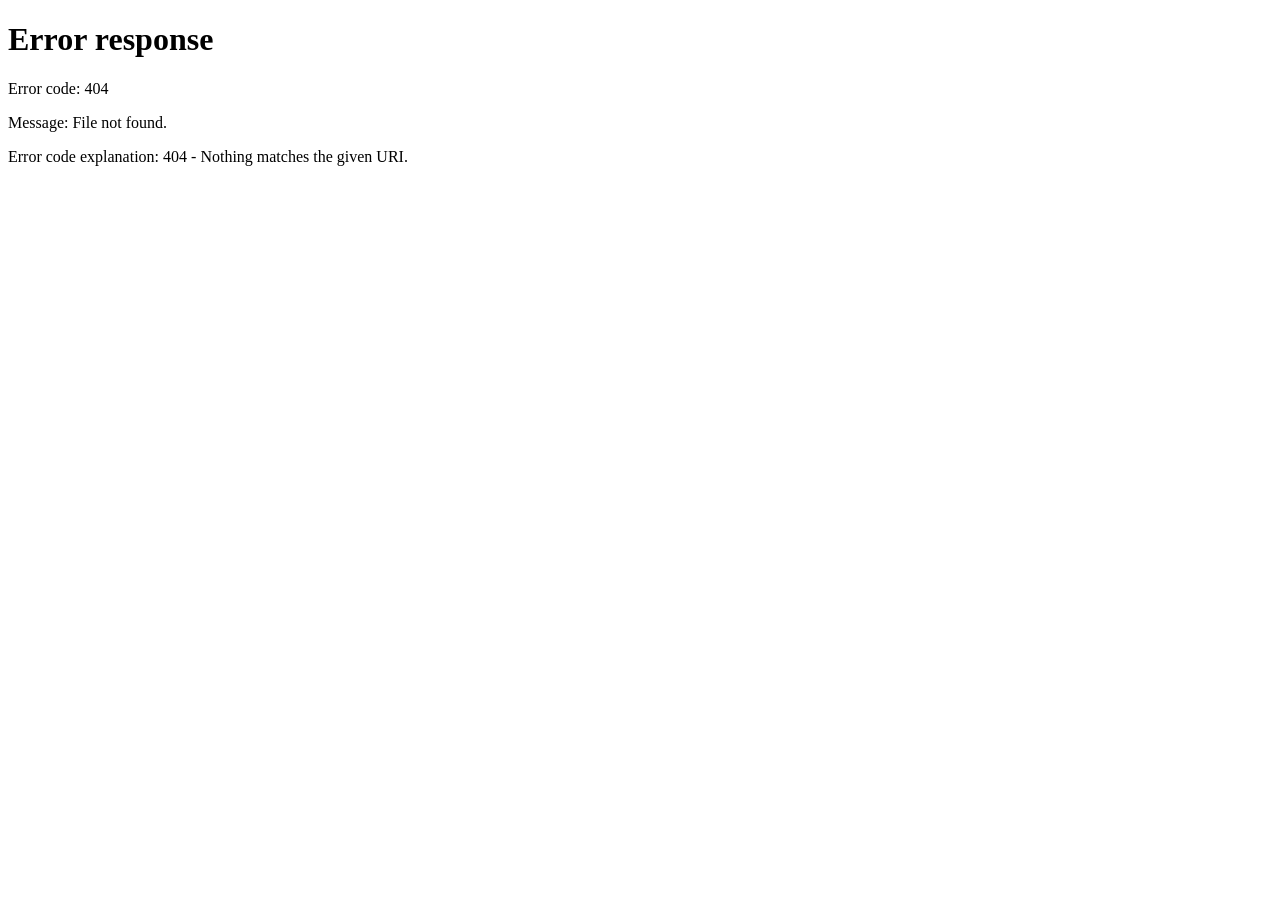
==== runner-reading.html @ 349791cc "Create runner-reading.html" ====
<!DOCTYPE html>
<html lang="vi">
<head>
  <meta charset="UTF-8">
  <title>IELTS Reading Examination</title>
  <link rel="stylesheet" href="css/base.css">
  <link rel="stylesheet" href="css/components.css">
  <link rel="stylesheet" href="css/reading.css">
</head>
<body>

<div class="user-info-box">
  <div class="user-info-field">
    <label for="studentNameInput">👤 Họ và Tên:</label>
    <input type="text" id="studentNameInput" placeholder="Đang đồng bộ họ tên...">
  </div>
  <div class="user-info-field">
    <label for="studentEmailInput">✉️ Email Google:</label>
    <input type="email" id="studentEmailInput" placeholder="Đang đồng bộ Email...">
  </div>
</div>

<div class="header-bar">
  <h1 id="testTitleHeader">IELTS Reading Test</h1>
  <div class="header-nav"><a href="index.html" class="nav-link">🏠 Trang chủ</a></div>
  <div class="header-controls">
    <button class="btn-header" onclick="changeFontSize(-1)">A-</button>
    <button class="btn-header" onclick="changeFontSize(1)">A+</button>
    <button class="btn-header" id="btnThemeToggle" onclick="toggleTheme()">🌙 Tối/Sáng</button>
  </div>
  <div class="timer-container">
    <span>⏱️ Thời gian:</span>
    <span class="timer-display" id="timerDisplay">00:00</span>
    <button class="btn-timer" onclick="startTimer()">▶️ Bắt đầu</button>
    <button class="btn-timer" onclick="pauseTimer()">⏸️ Tạm dừng</button>
  </div>
  <div class="score-badge" id="scoreBadge">Điểm số: <span id="scoreText">0/13</span></div>
</div>

<div class="container" id="mainContainer">
  <!-- Nội dung bài đọc sẽ tự động nạp vào đây -->
  <div class="passage-box" id="passageBox">
    <div style="text-align:center; padding: 40px; color: var(--text-muted);">⏳ Đang tải nội dung bài đọc...</div>
  </div>
  <div class="resizer" id="dragResizer"></div>
  <!-- Nội dung câu hỏi sẽ tự động nạp vào đây -->
  <div class="question-box" id="questionBox">
    <div style="text-align:center; padding: 40px; color: var(--text-muted);">⏳ Đang tải câu hỏi...</div>
  </div>
</div>

<script type="module">
  import { stateManager } from './js/state.js';
  
  // Tự động load đề thi dựa theo query string ?test=tên_đề
  const params = new URLSearchParams(window.location.search);
  const testId = params.get('test');

  if (!testId) {
    alert("⚠️ Không tìm thấy mã đề thi! Đang quay lại trang chủ.");
    window.location.href = 'index.html';
  } else {
    try {
      const res = await fetch(`data/tests/${testId}.json`);
      const data = await res.json();
      
      document.title = data.title;
      document.getElementById('testTitleHeader').innerText = data.title;
      document.getElementById('passageBox').innerHTML = data.passageHtml;
      document.getElementById('questionBox').innerHTML = data.questionHtml;
      window.TEST_DATA = { title: data.title, answers: data.answers };

      // Kích hoạt app logic sau khi đã nạp xong HTML đề
      const appModule = await import('./js/app.js');
    } catch (err) {
      document.getElementById('mainContainer').innerHTML = `
        <div style="padding: 30px; text-align: center; width: 100%;">
          <h3>❌ Không tìm thấy dữ liệu đề thi: <code>${testId}</code></h3>
          <p>Vui lòng kiểm tra lại file trong thư mục <code>data/tests/</code>.</p>
          <a href="index.html" class="nav-link" style="display:inline-block; margin-top:10px;">Quay về trang chủ</a>
        </div>
      `;
    }
  }
</script>
</body>
</html>
---- css/base.css ----
/* ==========================================================================
   css/base.css - CSS Variables, Dark Mode & Global Reset
   ========================================================================== */
:root {
  --font-size-base: 15px; /* Mặc định 15px cho Reading */
  --bg-body: #F7F4EF;
  --bg-card: #FFFFFF;
  --bg-subcard: #FAF7F2;
  --text-main: #1e293b;
  --text-muted: #64748b;
  --border-color: #E5DED4;
  --primary-blue: #8B1518;
  --primary-dark: #1A1A1A;
}

body.dark-theme {
  --bg-body: #0f172a;
  --bg-card: #1e293b;
  --bg-subcard: #0f172a;
  --text-main: #f8fafc;
  --text-muted: #94a3b8;
  --border-color: #334155;
  --primary-blue: #38bdf8;
  --primary-dark: #020617;
}

* { 
  box-sizing: border-box; 
}

body {
  font-family: 'Segoe UI', -apple-system, BlinkMacSystemFont, Roboto, Helvetica, Arial, sans-serif;
  margin: 0;
  padding: 15px;
  background-color: var(--bg-body);
  color: var(--text-main);
  font-size: var(--font-size-base);
  line-height: 1.7;
  transition: background-color 0.2s, color 0.2s;
}

h2 {
  color: var(--text-main);
  margin-top: 0;
  border-bottom: 2px solid var(--primary-blue);
  padding-bottom: 8px;
  font-size: 1.25em;
  font-weight: 700;
}

h3 {
  color: var(--primary-blue);
  margin-top: 10px;
  font-size: 1.1em;
  line-height: 1.4;
}

/* User Highlighting System */
.user-highlight {
  background-color: #fecdd3 !important;
  border-radius: 2px;
  cursor: pointer;
}

.hl-popup {
  position: fixed;
  display: none;
  z-index: 1000;
  background: #0f172a;
  color: white;
  border-radius: 6px;
  padding: 4px;
}

.hl-popup button {
  background: transparent;
  color: white;
  border: none;
  padding: 5px 10px;
  font-size: 12px;
  font-weight: 600;
  cursor: pointer;
}
---- css/components.css ----
/* ==========================================================================
   css/components.css - Thanh công cụ, Đồng hồ, Ô nhập liệu & Trợ giảng AI
   ========================================================================== */

/* User Info Bar */
.user-info-box {
  background: var(--bg-card);
  border: 1px solid var(--border-color);
  padding: 12px 18px;
  border-radius: 8px;
  margin-bottom: 12px;
  display: flex;
  flex-wrap: wrap;
  gap: 15px;
  align-items: center;
  box-shadow: 0 1px 3px rgba(0,0,0,0.05);
}

.user-info-field {
  display: flex;
  align-items: center;
  gap: 8px;
  flex: 1;
  min-width: 260px;
}

.user-info-field label {
  font-weight: 600;
  color: var(--primary-blue);
  font-size: 14px;
  white-space: nowrap;
}

.user-info-field input {
  padding: 8px 12px;
  font-size: 14px;
  border: 1px solid var(--border-color);
  background: var(--bg-subcard);
  color: var(--text-main);
  border-radius: 6px;
  width: 100%;
  outline: none;
}

/* Header & Controls */
.header-bar {
  background: var(--primary-dark);
  color: #ffffff;
  padding: 14px 20px;
  border-radius: 8px;
  margin-bottom: 14px;
  display: flex;
  justify-content: space-between;
  align-items: center;
  box-shadow: 0 4px 6px -1px rgba(0,0,0,0.1);
  flex-wrap: wrap;
  gap: 12px;
}

.header-bar h1 {
  margin: 0;
  font-size: 18px;
  font-weight: 700;
}

.header-nav { display: flex; gap: 8px; align-items: center; }
.header-controls { display: flex; align-items: center; gap: 8px; }

.btn-header {
  background: rgba(255,255,255,0.12);
  color: #ffffff;
  border: 1px solid rgba(255,255,255,0.2);
  padding: 6px 12px;
  border-radius: 6px;
  font-size: 13px;
  font-weight: 600;
  cursor: pointer;
}

.btn-header:hover { background: rgba(255,255,255,0.25); }

.nav-link {
  color: #94a3b8;
  text-decoration: none;
  font-size: 13px;
  padding: 6px 12px;
  border-radius: 6px;
  background: rgba(255,255,255,0.08);
}

.nav-link:hover, .nav-link.active {
  color: #ffffff;
  background: #2563eb;
}

/* Timer */
.timer-container {
  display: flex;
  align-items: center;
  gap: 8px;
  background: rgba(255,255,255,0.08);
  padding: 4px 12px;
  border-radius: 20px;
}

.timer-display {
  font-size: 16px;
  font-weight: bold;
  font-family: monospace;
  color: #38bdf8;
  background: #020617;
  padding: 3px 8px;
  border-radius: 4px;
}

.score-badge {
  background: #16a34a;
  color: white;
  padding: 6px 16px;
  border-radius: 20px;
  font-weight: bold;
  font-size: 15px;
  display: none;
}

/* Form Questions & Inputs */
.question {
  margin-bottom: 22px;
  padding: 18px;
  border: 1.5px solid var(--border-color);
  border-radius: 8px;
  background-color: var(--bg-subcard);
}

.question.correct-border {
  border-color: #22c55e !important;
  background-color: rgba(34, 197, 94, 0.08) !important;
}

.question.incorrect-border {
  border-color: #ef4444 !important;
  background-color: rgba(239, 68, 68, 0.08) !important;
}

input[type="text"].fill-input,
.question input[type="text"] {
  padding: 6px 12px;
  border: 1.5px solid var(--border-color);
  background: var(--bg-card);
  color: var(--text-main);
  border-radius: 4px;
  min-width: 120px;
  font-size: 0.95em;
  outline: none;
  font-weight: 600;
}

.thought-box { margin-top: 12px; }
.thought-box label {
  font-size: 0.85em;
  font-weight: 600;
  color: var(--text-muted);
  display: block;
  margin-bottom: 4px;
}

.thought-box textarea {
  width: 100%;
  height: 55px;
  padding: 8px 10px;
  font-size: 0.9em;
  border: 1px solid var(--border-color);
  background: var(--bg-card);
  color: var(--text-main);
  border-radius: 6px;
  resize: vertical;
  outline: none;
}

.btn-submit {
  background-color: #8B1518;
  color: white;
  border: none;
  padding: 14px 20px;
  font-size: 1.1em;
  font-weight: 700;
  border-radius: 8px;
  cursor: pointer;
  width: 100%;
  margin-top: 20px;
}

.btn-submit:hover { filter: brightness(0.9); }
.correct-text { color: #16a34a; font-weight: 700; }
.incorrect-text { color: #dc2626; font-weight: 700; }

.explanation {
  background: var(--bg-card);
  border: 1px solid var(--border-color);
  border-left: 4px solid var(--primary-blue);
  padding: 16px;
  margin-top: 14px;
  border-radius: 6px;
  display: none;
}

.kw-exp {
  background-color: #bbf7d0;
  color: #14532d;
  padding: 2px 6px;
  border-radius: 4px;
  font-weight: 700;
}

/* AI Box */
.ai-assistant-box {
  margin-top: 14px;
  padding: 14px;
  background: var(--bg-subcard);
  border: 1px solid var(--border-color);
  border-radius: 8px;
}
.ai-input-group { display: flex; gap: 8px; margin-top: 8px; }
.ai-input-group input {
  flex: 1;
  padding: 8px 12px;
  border: 1px solid var(--border-color);
  background: var(--bg-card);
  color: var(--text-main);
  border-radius: 6px;
}
.ai-btn {
  background: var(--primary-blue);
  color: white;
  border: none;
  padding: 8px 16px;
  font-weight: 700;
  border-radius: 6px;
  cursor: pointer;
}
---- css/reading.css ----
/* ==========================================================================
   css/reading.css - Layout chia 2 cột dành riêng cho Reading
   ========================================================================== */
.container {
  display: flex;
  gap: 0;
  max-width: 100%;
  margin: auto;
  height: calc(100vh - 165px);
  min-height: 550px;
  position: relative;
  overflow: hidden;
}

.passage-box {
  width: 50%;
  background: var(--bg-card);
  padding: 24px;
  border-radius: 8px 0 0 8px;
  overflow-y: auto;
  box-shadow: 0 1px 3px rgba(0,0,0,0.06);
  border: 1px solid var(--border-color);
  font-size: var(--font-size-base);
  line-height: 1.7;
}

.passage-box p {
  margin-bottom: 14px;
  text-align: justify;
}

.resizer {
  width: 10px;
  background: var(--border-color);
  cursor: col-resize;
  position: relative;
  z-index: 10;
  display: flex;
  align-items: center;
  justify-content: center;
  transition: background 0.2s;
}

.resizer:hover, .resizer.resizing {
  background: var(--primary-blue);
}

.resizer::after {
  content: '⋮';
  color: #ffffff;
  font-weight: bold;
  font-size: 16px;
}

.question-box {
  flex: 1;
  width: 50%;
  background: var(--bg-card);
  padding: 24px;
  border-radius: 0 8px 8px 0;
  overflow-y: auto;
  box-shadow: 0 1px 3px rgba(0,0,0,0.06);
  border: 1px solid var(--border-color);
  border-left: none;
  font-size: var(--font-size-base);
  line-height: 1.7;
}

.section-title {
  font-weight: 700;
  background: #FDF2F2;
  color: #8B1518;
  padding: 10px 14px;
  border-left: 4px solid var(--primary-blue);
  margin: 20px 0 14px 0;
  border-radius: 0 6px 6px 0;
}

body.dark-theme .section-title {
  background: #0369a1;
  color: #ffffff;
}

/* Định vị text highlight khi click nút */
.submitted .hl {
  background-color: #fef08a;
  padding: 2px 4px;
  border-radius: 3px;
  color: #1e293b;
}

.submitted .hl-active {
  background-color: #fde047 !important;
  outline: 2px solid #ca8a04;
}

.submitted .kw {
  background-color: #86efac !important;
  font-weight: 700;
  padding: 1px 4px;
  border-radius: 3px;
  color: #14532d;
}
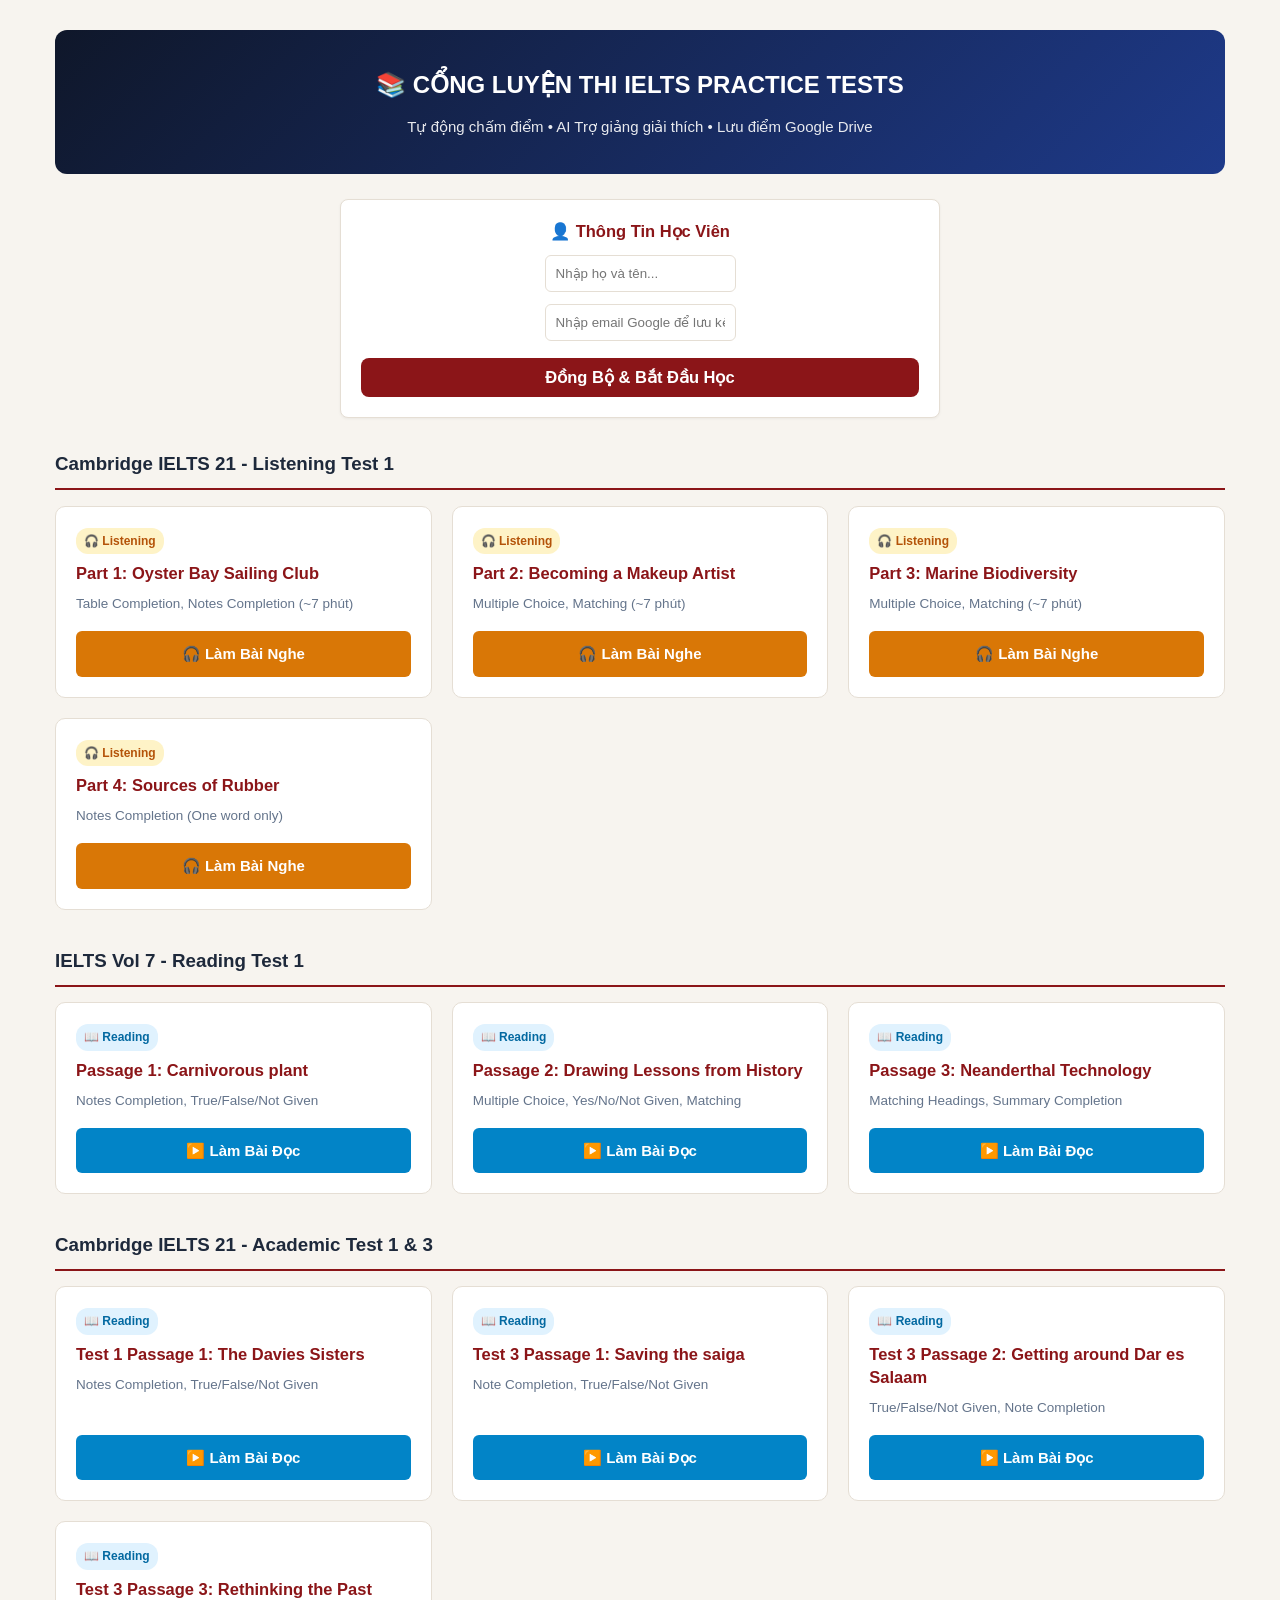
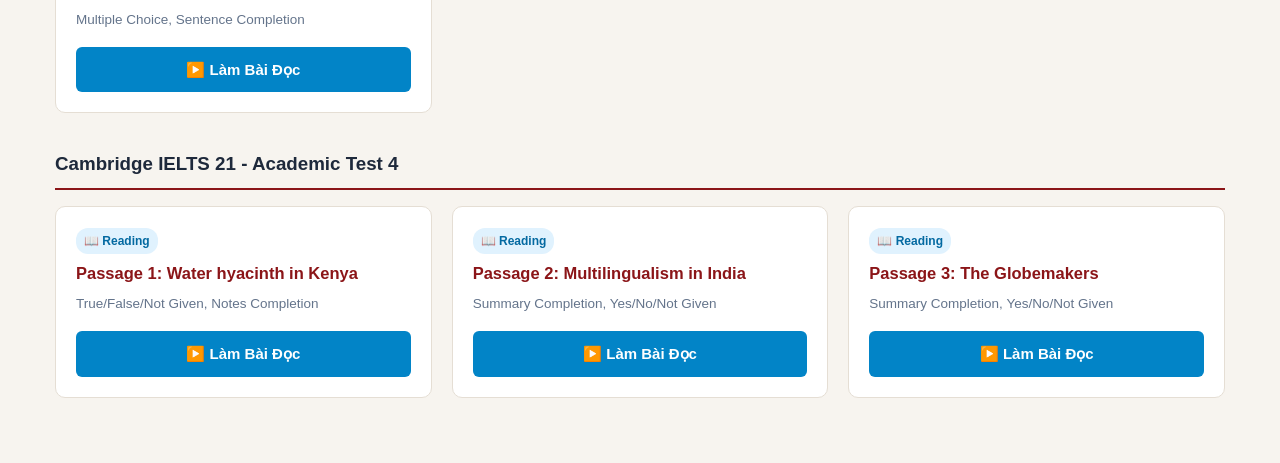
==== commit 1795c0e5: "Update runner-reading.html" ====
--- a/runner-reading.html
+++ b/runner-reading.html
@@ -61,7 +61,9 @@
     window.location.href = 'index.html';
   } else {
     try {
-      const res = await fetch(`data/tests/${testId}.json`);
+      // Dòng mới (tự động nhận mọi đường dẫn folder):
+const filePath = testId.endsWith('.json') ? testId : `${testId}.json`;
+const res = await fetch(filePath);
       const data = await res.json();
       
       document.title = data.title;
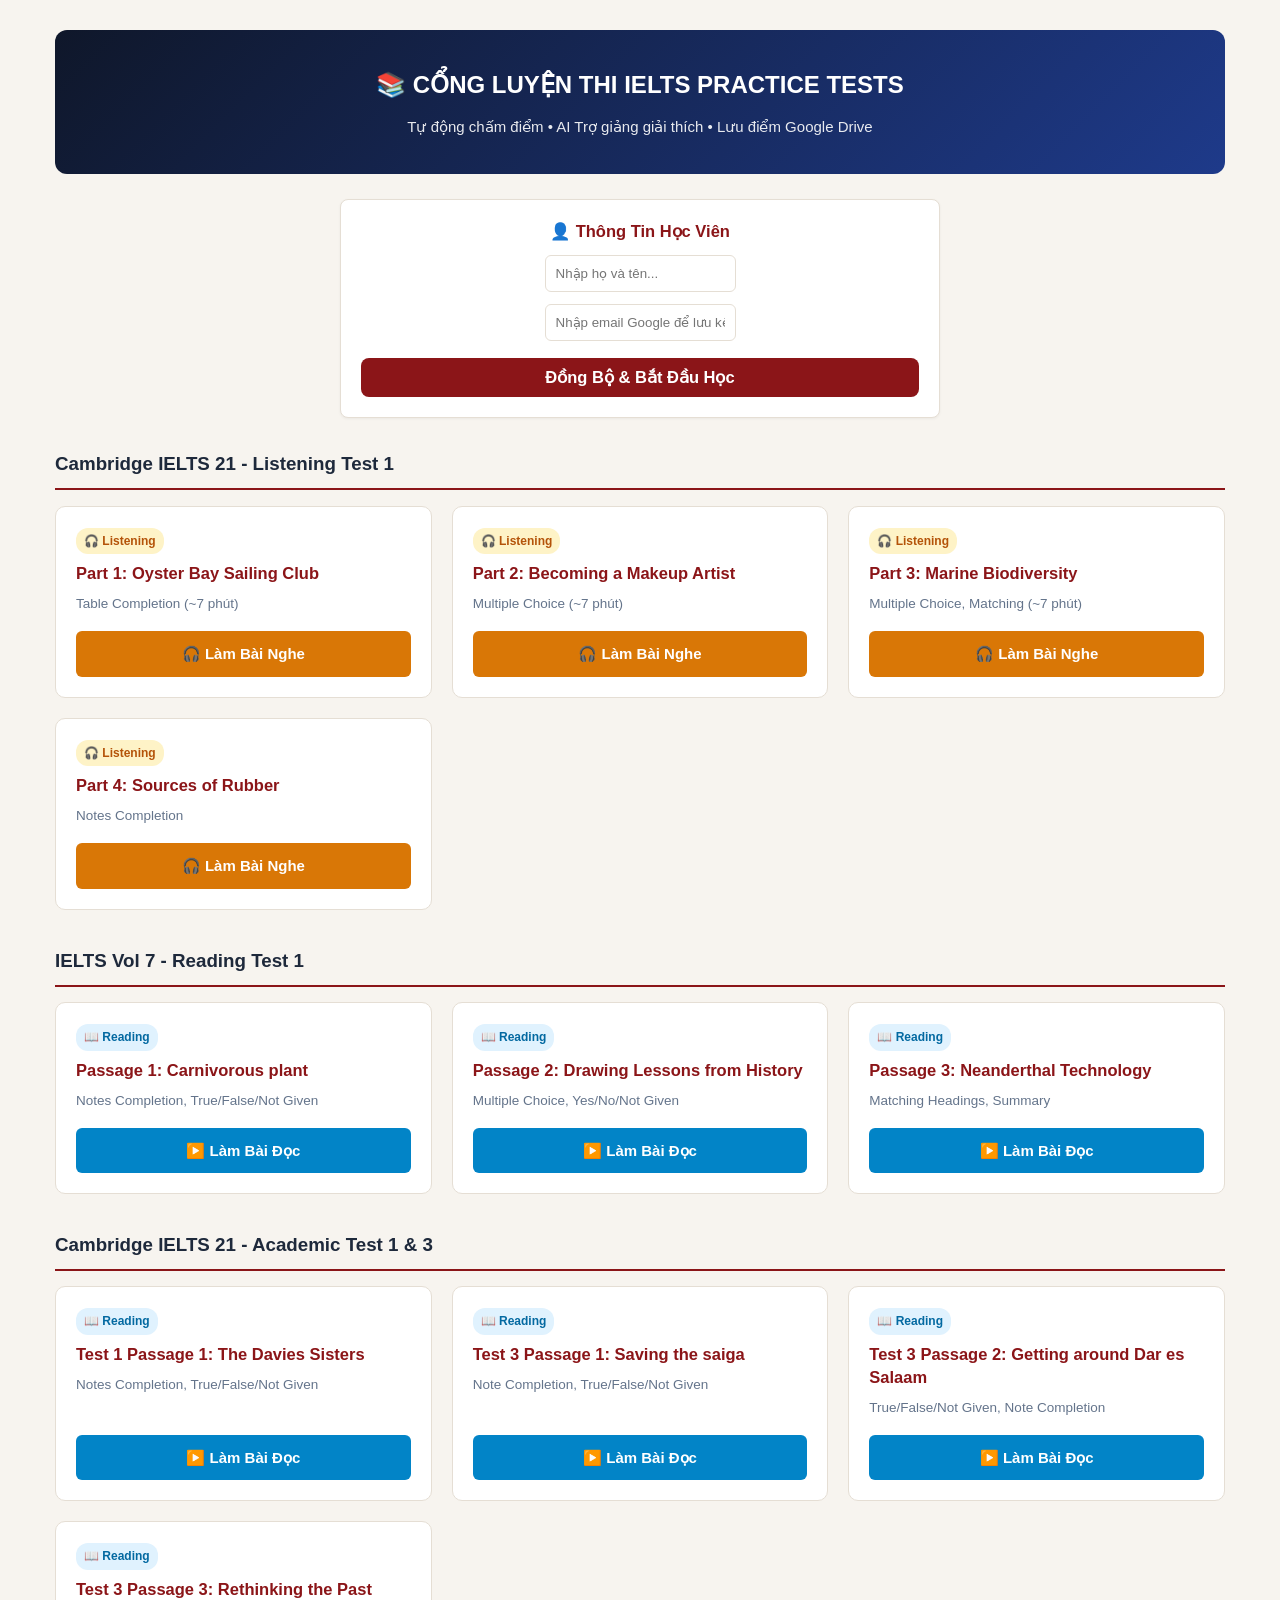
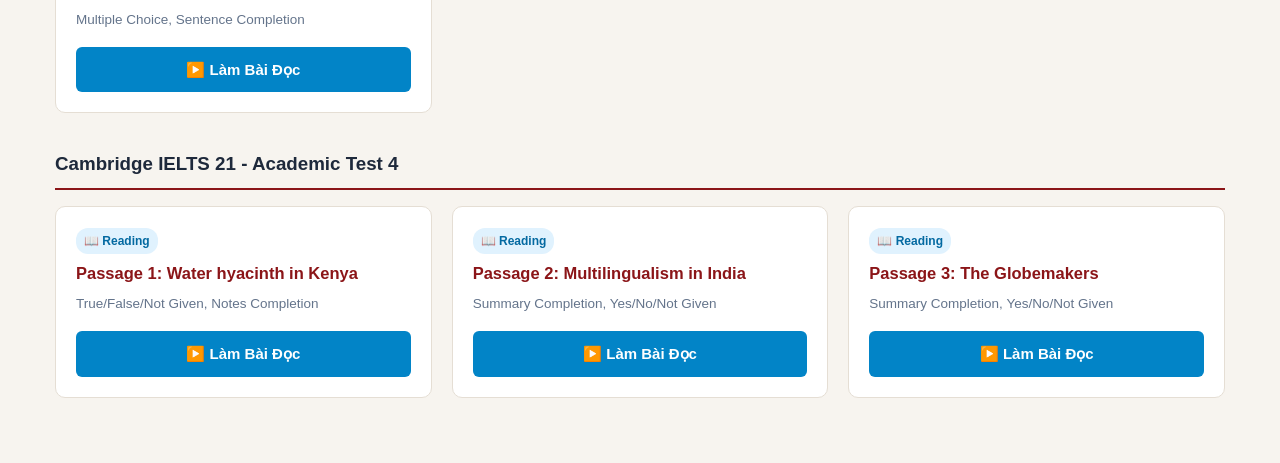
==== commit a2e87655: "Update runner-reading.html" ====
--- a/runner-reading.html
+++ b/runner-reading.html
@@ -51,38 +51,60 @@
 
 <script type="module">
   import { stateManager } from './js/state.js';
-  
-  // Tự động load đề thi dựa theo query string ?test=tên_đề
+
   const params = new URLSearchParams(window.location.search);
   const testId = params.get('test');
 
   if (!testId) {
-    alert("⚠️ Không tìm thấy mã đề thi! Đang quay lại trang chủ.");
+    alert("⚠️ Không tìm thấy mã đề thi!");
     window.location.href = 'index.html';
   } else {
-    try {
-      // Dòng mới (tự động nhận mọi đường dẫn folder):
-const filePath = testId.endsWith('.json') ? testId : `${testId}.json`;
-const res = await fetch(filePath);
-      const data = await res.json();
-      
+    async function loadTest() {
+      // Tự động thử các đường dẫn khác nhau để không bao giờ bị 404
+      const possiblePaths = [
+        testId,                                      // 1. Đúng nguyên văn: cam21-test1/p1.json
+        `${testId}.json`,                            // 2. Tự thêm .json
+        `data/tests/${testId}.json`,                 // 3. Nằm trong data/tests/
+        `data/${testId}`                             // 4. Nằm trong data/
+      ];
+
+      let data = null;
+      let loadedPath = "";
+
+      for (const path of possiblePaths) {
+        try {
+          const res = await fetch(path);
+          if (res.ok) {
+            data = await res.json();
+            loadedPath = path;
+            break;
+          }
+        } catch (e) {}
+      }
+
+      if (!data) {
+        document.getElementById('mainContainer').innerHTML = `
+          <div style="padding: 30px; text-align: center; width: 100%;">
+            <h3 style="color: #dc2626;">❌ Không tìm thấy dữ liệu đề thi: <code>${testId}</code></h3>
+            <p>Vui lòng kiểm tra lại xem file <b>${testId}</b> đã được lưu đúng vị trí trên GitHub chưa nhé!</p>
+            <a href="index.html" class="nav-link" style="display:inline-block; margin-top:10px;">Quay về trang chủ</a>
+          </div>
+        `;
+        return;
+      }
+
+      // Đổ dữ liệu vào trang
       document.title = data.title;
       document.getElementById('testTitleHeader').innerText = data.title;
-      document.getElementById('passageBox').innerHTML = data.passageHtml;
-      document.getElementById('questionBox').innerHTML = data.questionHtml;
+      document.getElementById('passageBox').innerHTML = data.passageHtml || data.transcriptHtml || "";
+      document.getElementById('questionBox').innerHTML = data.questionHtml || "";
       window.TEST_DATA = { title: data.title, answers: data.answers };
 
-      // Kích hoạt app logic sau khi đã nạp xong HTML đề
-      const appModule = await import('./js/app.js');
-    } catch (err) {
-      document.getElementById('mainContainer').innerHTML = `
-        <div style="padding: 30px; text-align: center; width: 100%;">
-          <h3>❌ Không tìm thấy dữ liệu đề thi: <code>${testId}</code></h3>
-          <p>Vui lòng kiểm tra lại file trong thư mục <code>data/tests/</code>.</p>
-          <a href="index.html" class="nav-link" style="display:inline-block; margin-top:10px;">Quay về trang chủ</a>
-        </div>
-      `;
+      // Kích hoạt toàn bộ bộ máy chấm điểm, timer, highlight
+      await import('./js/app.js');
     }
+
+    loadTest();
   }
 </script>
 </body>
